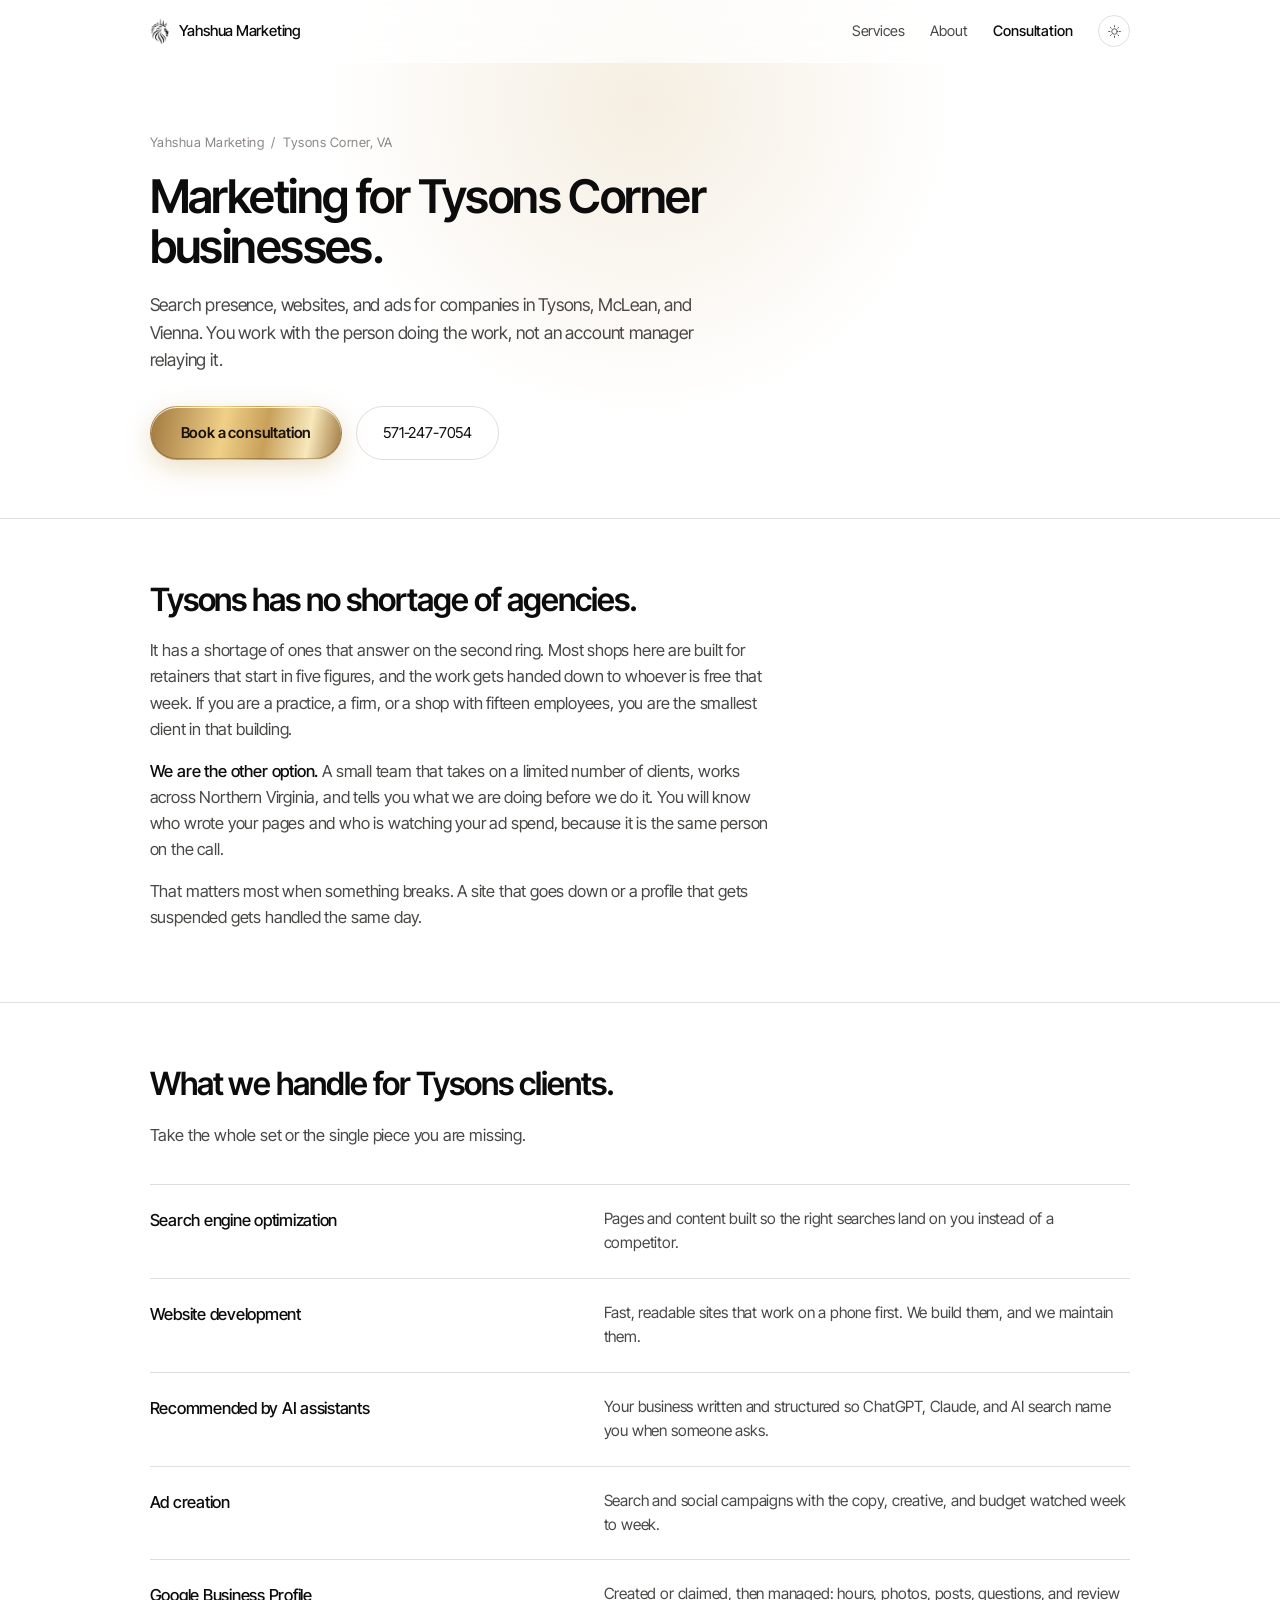
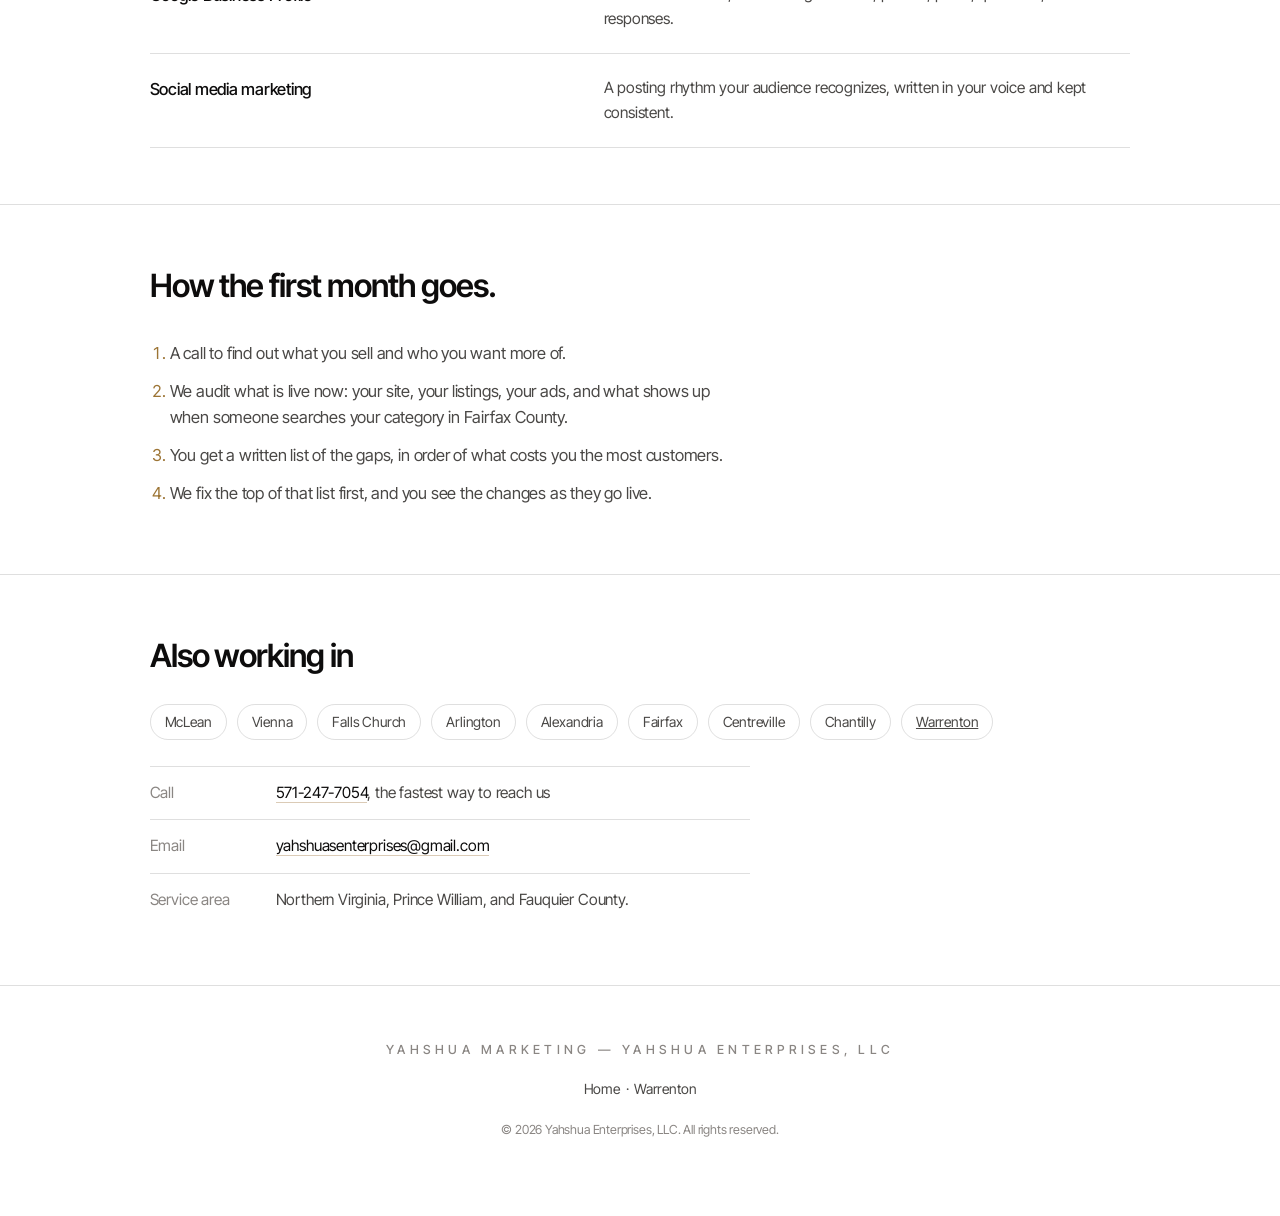
==== marketing-agency-tysons-corner-va/index.html @ 30b3870f "Trim a repeated contrastive construction on the Tysons page The page used the "X, not Y" shape three" ====
<!DOCTYPE html>
<html lang="en" data-theme="dark">
<head>
<meta charset="utf-8">
<meta name="viewport" content="width=device-width, initial-scale=1">
<meta name="color-scheme" content="light dark">
<meta name="theme-color" content="#FFFFFF" id="tc">
<title>Marketing Agency for Tysons Corner, VA | Yahshua Marketing</title>
<link rel="icon" href="/favicon.ico?v=2" sizes="48x48">
<link rel="icon" href="/favicon.svg?v=2" type="image/svg+xml">
<link rel="icon" href="/favicon-32.png?v=2" type="image/png" sizes="32x32">
<link rel="icon" href="/favicon-192.png?v=2" type="image/png" sizes="192x192">
<link rel="apple-touch-icon" href="/apple-touch-icon.png?v=2">
<link rel="canonical" href="https://yahshuamarketing.com/marketing-agency-tysons-corner-va/">
<meta name="description" content="Marketing agency serving Tysons Corner and Fairfax County: SEO, local search, websites, and ads, run by the people doing the work. Call 571-247-7054.">
<meta property="og:type" content="website">
<meta property="og:site_name" content="Yahshua Marketing">
<meta property="og:title" content="Marketing Agency for Tysons Corner, VA | Yahshua Marketing">
<meta property="og:description" content="Marketing agency serving Tysons Corner and Fairfax County: SEO, local search, websites, and ads, run by the people doing the work. Call 571-247-7054.">
<meta property="og:url" content="https://yahshuamarketing.com/marketing-agency-tysons-corner-va/">
<meta property="og:image" content="https://yahshuamarketing.com/og-image.png">
<meta property="og:image:width" content="1200">
<meta property="og:image:height" content="630">
<meta property="og:image:alt" content="Gold crowned lion logo for Yahshua Enterprises">
<meta name="twitter:card" content="summary_large_image">
<script type="application/ld+json">
{
  "@context": "https://schema.org",
  "@graph": [
    {
      "@type": "Service",
      "@id": "https://yahshuamarketing.com/marketing-agency-tysons-corner-va/#service",
      "name": "Marketing services for Tysons Corner, Virginia",
      "serviceType": "Marketing agency",
      "description": "SEO, local search, website development, and advertising for businesses in Tysons Corner, McLean, Vienna, and Fairfax County, Virginia.",
      "provider": { "@id": "https://yahshuamarketing.com/#business" },
      "areaServed": [
        { "@type": "City", "name": "Tysons Corner" },
        { "@type": "City", "name": "McLean" },
        { "@type": "City", "name": "Vienna" },
        { "@type": "AdministrativeArea", "name": "Fairfax County" }
      ],
      "availableChannel": {
        "@type": "ServiceChannel",
        "servicePhone": "+1-571-247-7054",
        "serviceUrl": "https://yahshuamarketing.com/marketing-agency-tysons-corner-va/"
      }
    },
    {
      "@type": "BreadcrumbList",
      "itemListElement": [
        { "@type": "ListItem", "position": 1, "name": "Home", "item": "https://yahshuamarketing.com/" },
        { "@type": "ListItem", "position": 2, "name": "Tysons Corner, VA", "item": "https://yahshuamarketing.com/marketing-agency-tysons-corner-va/" }
      ]
    }
  ]
}
</script>
<link rel="preconnect" href="https://fonts.googleapis.com">
<link rel="preconnect" href="https://fonts.gstatic.com" crossorigin>
<link href="https://fonts.googleapis.com/css2?family=Inter+Tight:wght@400;500;600;700&display=swap" rel="stylesheet">
<link rel="stylesheet" href="/css/page.css">
</head>
<body>

<header class="nav" id="nav">
  <div class="wrap">
    <a class="brand" href="/">
      <img class="wm wm-gold" src="/img/wm-gold.png" alt="" width="26" height="35">
      <img class="wm wm-white" src="/img/wm-white.png" alt="" width="26" height="35">
      <span>Yahshua Marketing</span>
    </a>
    <nav class="navlinks">
      <a href="/#services">Services</a>
      <a href="/#about">About</a>
      <a class="call" href="https://yahshuamarketing.setmore.com/services/ade5aaf0-5753-48b1-9a92-2909e3883825" target="_blank" rel="noopener">Consultation</a>
      <button class="toggle" id="toggle" aria-label="Switch between light and dark">
        <svg viewBox="0 0 24 24" fill="none" stroke="currentColor" stroke-width="1.4" stroke-linecap="round"><circle cx="12" cy="12" r="4.4"/><path d="M12 2.6v2M12 19.4v2M2.6 12h2M19.4 12h2M5.4 5.4l1.4 1.4M17.2 17.2l1.4 1.4M18.6 5.4l-1.4 1.4M6.8 17.2l-1.4 1.4"/></svg>
      </button>
    </nav>
  </div>
</header>

<main>

<section class="phead">
  <div class="halo"></div>
  <div class="wrap">
    <p class="crumb rv"><a href="/">Yahshua Marketing</a> &nbsp;/&nbsp; Tysons Corner, VA</p>
    <h1 class="rv">Marketing for Tysons Corner businesses.</h1>
    <p class="lede rv">Search presence, websites, and ads for companies in Tysons, McLean, and Vienna. You work with the person doing the work, not an account manager relaying it.</p>
    <div class="pcta rv">
      <a class="btn primary" href="https://yahshuamarketing.setmore.com/services/ade5aaf0-5753-48b1-9a92-2909e3883825" target="_blank" rel="noopener">Book a consultation</a>
      <a class="btn ghost" href="tel:+15712477054">571-247-7054</a>
    </div>
  </div>
</section>

<section class="sec">
  <div class="wrap">
    <h2 class="sectitle rv">Tysons has no shortage of agencies.</h2>
    <div class="prose rv">
      <p>It has a shortage of ones that answer on the second ring. Most shops here are built for retainers that start in five figures, and the work gets handed down to whoever is free that week. If you are a practice, a firm, or a shop with fifteen employees, you are the smallest client in that building.</p>
      <p><strong>We are the other option.</strong> A small team that takes on a limited number of clients, works across Northern Virginia, and tells you what we are doing before we do it. You will know who wrote your pages and who is watching your ad spend, because it is the same person on the call.</p>
      <p>That matters most when something breaks. A site that goes down or a profile that gets suspended gets handled the same day.</p>
    </div>
  </div>
</section>

<section class="sec">
  <div class="wrap">
    <h2 class="sectitle rv">What we handle for Tysons clients.</h2>
    <p class="sectsub rv">Take the whole set or the single piece you are missing.</p>
    <div class="svc">
      <div class="svc-row rv"><h3>Search engine optimization</h3><p>Pages and content built so the right searches land on you instead of a competitor.</p></div>
      <div class="svc-row rv"><h3>Website development</h3><p>Fast, readable sites that work on a phone first. We build them, and we maintain them.</p></div>
      <div class="svc-row rv"><h3>Recommended by AI assistants</h3><p>Your business written and structured so ChatGPT, Claude, and AI search name you when someone asks.</p></div>
      <div class="svc-row rv"><h3>Ad creation</h3><p>Search and social campaigns with the copy, creative, and budget watched week to week.</p></div>
      <div class="svc-row rv"><h3>Google Business Profile</h3><p>Created or claimed, then managed: hours, photos, posts, questions, and review responses.</p></div>
      <div class="svc-row rv"><h3>Social media marketing</h3><p>A posting rhythm your audience recognizes, written in your voice and kept consistent.</p></div>
    </div>
  </div>
</section>

<section class="sec">
  <div class="wrap">
    <h2 class="sectitle rv">How the first month goes.</h2>
    <ol class="steps rv">
      <li>A call to find out what you sell and who you want more of.</li>
      <li>We audit what is live now: your site, your listings, your ads, and what shows up when someone searches your category in Fairfax County.</li>
      <li>You get a written list of the gaps, in order of what costs you the most customers.</li>
      <li>We fix the top of that list first, and you see the changes as they go live.</li>
    </ol>
  </div>
</section>

<section class="sec">
  <div class="wrap">
    <h2 class="sectitle rv">Also working in</h2>
    <ul class="nearby rv">
      <li>McLean</li><li>Vienna</li><li>Falls Church</li><li>Arlington</li><li>Alexandria</li>
      <li>Fairfax</li><li>Centreville</li><li>Chantilly</li>
      <li><a href="/marketing-agency-warrenton-va/">Warrenton</a></li>
    </ul>
    <dl class="contactmeta rv">
      <div><dt>Call</dt><dd style="margin:0"><a href="tel:+15712477054">571-247-7054</a>, the fastest way to reach us</dd></div>
      <div><dt>Email</dt><dd style="margin:0"><a href="mailto:yahshuasenterprises@gmail.com">yahshuasenterprises@gmail.com</a></dd></div>
      <div><dt>Service area</dt><dd style="margin:0">Northern Virginia, Prince William, and Fauquier County.</dd></div>
    </dl>
  </div>
</section>

</main>

<footer>
  <div class="wrap">
    <p class="footbrand">Yahshua Marketing — Yahshua Enterprises, LLC</p>
    <p class="footlinks"><a href="/">Home</a> &nbsp;·&nbsp; <a href="/marketing-agency-warrenton-va/">Warrenton</a></p>
    <p class="legal">© <span id="yr">2026</span> Yahshua Enterprises, LLC. All rights reserved.</p>
  </div>
</footer>

<script src="/js/page.js" defer></script>
<script>document.getElementById('yr').textContent=new Date().getFullYear();</script>
</body>
</html>
---- css/page.css ----
/* Yahshua Marketing — shared styles for service-area pages.
   Tokens mirror the inline theme in /index.html. */
:root{
  color-scheme:light;
  --bg:#FFFFFF;--bg-2:#F4F4F3;--ink:#0D0C0C;--ink-soft:#4A4846;--ink-faint:#8A8683;
  --rule:rgba(13,12,12,.13);--rule-gold:rgba(160,120,64,.38);
  --accent:#9C7434;--accent-bright:#C8A05A;
  --halo:rgba(200,160,90,.18);--glass:rgba(255,255,255,.72);
  --btn-rim:rgba(255,252,242,.9);--btn-lip:rgba(84,58,20,.34);--btn-halo:rgba(200,160,90,.34);
  --logo-light:1;--logo-dark:0;
}
@media (prefers-color-scheme:dark){
  :root:not([data-theme="light"]){
    color-scheme:dark;
    --bg:#020202;--bg-2:#0D0C0C;--ink:#F2F1EF;--ink-soft:#A5A19B;--ink-faint:#6A6660;
    --rule:rgba(242,241,239,.12);--rule-gold:rgba(216,176,104,.34);
    --accent:#D8B068;--accent-bright:#F0D088;
    --halo:rgba(216,176,104,.16);--glass:rgba(4,4,4,.66);
    --btn-rim:rgba(255,246,222,.78);--btn-lip:rgba(52,34,8,.55);--btn-halo:rgba(216,176,104,.30);
    --logo-light:0;--logo-dark:1;
  }
}
:root[data-theme="dark"]{
  color-scheme:dark;
  --bg:#020202;--bg-2:#0D0C0C;--ink:#F2F1EF;--ink-soft:#A5A19B;--ink-faint:#6A6660;
  --rule:rgba(242,241,239,.12);--rule-gold:rgba(216,176,104,.34);
  --accent:#D8B068;--accent-bright:#F0D088;
  --halo:rgba(216,176,104,.16);--glass:rgba(4,4,4,.66);
  --btn-rim:rgba(255,246,222,.78);--btn-lip:rgba(52,34,8,.55);--btn-halo:rgba(216,176,104,.30);
  --logo-light:0;--logo-dark:1;
}

*{box-sizing:border-box}
html{scroll-behavior:smooth;-webkit-text-size-adjust:100%}
body{
  margin:0;background:var(--bg);color:var(--ink);
  transition:background-color .45s ease,color .45s ease;
  font-family:"Inter Tight",-apple-system,BlinkMacSystemFont,"Segoe UI",Helvetica,Arial,sans-serif;
  font-weight:400;font-size:16.5px;line-height:1.58;letter-spacing:-.011em;
  -webkit-font-smoothing:antialiased;overflow-x:hidden;
}
img{max-width:100%;display:block}
a{color:inherit}
main,footer,section{background:var(--bg);color:var(--ink)}
.wrap{width:100%;max-width:1160px;margin:0 auto;padding-inline:clamp(26px,7vw,96px)}

/* nav */
.nav{position:fixed;inset:0 0 auto 0;z-index:50;backdrop-filter:blur(14px);
  background:var(--glass);border-bottom:1px solid transparent;transition:border-color .5s ease}
.nav.solid{border-bottom-color:var(--rule)}
.nav .wrap{display:flex;align-items:center;justify-content:space-between;height:62px;gap:18px}
.brand{position:relative;display:flex;align-items:center;gap:10px;text-decoration:none;font-weight:500;font-size:15px;
  letter-spacing:-.015em;transition:opacity .35s ease}
.brand:hover{opacity:.78}
/* two transparent marks cross-faded by theme, matching the home page */
.brand .wm{height:26px;width:auto;transition:opacity .5s ease}
.brand .wm-gold{position:relative;opacity:var(--logo-light)}
.brand .wm-white{position:absolute;left:0;top:50%;transform:translateY(-50%);opacity:var(--logo-dark)}
.navlinks{display:flex;align-items:center;gap:clamp(14px,2.6vw,26px)}
.navlinks a{font-size:14.5px;letter-spacing:-.012em;text-decoration:none;color:var(--ink-soft);transition:color .3s}
.navlinks a:hover{color:var(--ink)}
.navlinks .call{color:var(--ink);font-weight:500;white-space:nowrap}
.navlinks .call:hover{color:var(--accent-bright)}
@media(max-width:760px){.navlinks a:not(.call){display:none}}
.toggle{width:32px;height:32px;flex:0 0 auto;border-radius:50%;border:1px solid var(--rule);background:transparent;
  color:var(--ink-soft);appearance:none;-webkit-appearance:none;padding:0;display:grid;place-items:center;
  cursor:pointer;transition:border-color .3s,color .3s,transform .4s}
.toggle:hover{border-color:var(--rule-gold);color:var(--accent);transform:rotate(18deg)}
.toggle svg{width:15px;height:15px}

/* page head */
.phead{position:relative;padding:132px 0 58px;overflow:hidden}
.phead .halo{position:absolute;left:50%;top:20%;width:min(720px,120vw);aspect-ratio:1;translate:-50% -50%;
  background:radial-gradient(circle,var(--halo),transparent 62%);pointer-events:none}
.crumb{position:relative;font-size:13px;letter-spacing:.04em;color:var(--ink-faint);margin:0 0 18px}
.crumb a{text-decoration:none;color:var(--ink-faint)}
.crumb a:hover{color:var(--accent)}
.phead h1{position:relative;font-weight:600;font-size:clamp(1.85rem,4.8vw,2.9rem);line-height:1.08;
  letter-spacing:-.034em;margin:0 0 20px;max-width:20ch}
.phead .lede{position:relative;max-width:56ch;margin:0;color:var(--ink-soft);font-size:clamp(1rem,2.2vw,1.1rem)}
.pcta{position:relative;display:flex;gap:14px;flex-wrap:wrap;margin-top:32px}

.btn{display:inline-flex;align-items:center;gap:10px;padding:13px 26px;border-radius:999px;text-decoration:none;
  font-size:15px;border:1px solid var(--rule);color:var(--ink);transition:transform .3s,border-color .3s,color .3s}
.btn.primary{color:#1A1207;border-color:transparent;font-weight:600;padding:14px 30px;
  background:linear-gradient(100deg,#A07840,#F0D088 38%,#C8A05A 60%,#F8E8BC 82%,#A07840);
  box-shadow:0 1px 0 var(--btn-rim) inset,0 -1px 0 var(--btn-lip) inset,0 8px 26px var(--btn-halo)}
.btn.primary:hover{transform:translateY(-2px)}
.btn.ghost:hover{border-color:var(--accent);color:var(--accent)}

/* body sections */
.sec{padding:56px 0;border-top:1px solid var(--rule)}
.sectitle{font-weight:600;font-size:clamp(1.45rem,3.4vw,2rem);letter-spacing:-.032em;margin:0 0 12px}
.sectsub{color:var(--ink-soft);max-width:60ch;margin:0}
.prose{max-width:62ch;color:var(--ink-soft)}
.prose p{margin:0 0 16px}
.prose strong{color:var(--ink);font-weight:500}

.svc{margin-top:36px;border-top:1px solid var(--rule)}
.svc-row{display:grid;grid-template-columns:1.1fr 1.4fr;gap:16px 40px;padding:22px 0;border-bottom:1px solid var(--rule)}
.svc-row h3{margin:0;font-weight:500;font-size:16.5px;letter-spacing:-.015em}
.svc-row p{margin:0;color:var(--ink-soft);font-size:15.5px}
@media(max-width:700px){.svc-row{grid-template-columns:1fr;gap:6px}}

.steps{margin:28px 0 0;padding:0 0 0 20px;color:var(--ink-soft);max-width:60ch}
.steps li{margin-bottom:12px}
.steps li::marker{color:var(--accent)}

.nearby{display:flex;flex-wrap:wrap;gap:10px;margin-top:22px;padding:0;list-style:none}
.nearby li{font-size:14px;color:var(--ink-soft);border:1px solid var(--rule);border-radius:999px;padding:6px 14px}

.contactmeta{margin-top:26px;display:grid;gap:14px;max-width:60ch}
.contactmeta div{display:flex;gap:14px;font-size:15.5px;color:var(--ink-soft);border-top:1px solid var(--rule);padding-top:14px}
.contactmeta dt{min-width:112px;color:var(--ink-faint)}
.contactmeta a{color:var(--ink);text-decoration:none;border-bottom:1px solid var(--rule-gold)}
.contactmeta a:hover{color:var(--accent)}

footer{padding:54px 0 64px;border-top:1px solid var(--rule);text-align:center}
.footbrand{font-weight:500;font-size:12.5px;letter-spacing:.34em;text-transform:uppercase;color:var(--ink-faint);margin:0}
.footlinks{margin:18px 0 0;font-size:14px;color:var(--ink-soft)}
.footlinks a{text-decoration:none;color:var(--ink-soft)}
.footlinks a:hover{color:var(--accent)}
.legal{margin-top:20px;font-size:12.5px;color:var(--ink-faint)}

:focus-visible{outline:2px solid var(--accent-bright);outline-offset:3px;border-radius:4px}
.rv{opacity:0;transform:translateY(22px);filter:blur(5px);
  transition:opacity 1.05s cubic-bezier(.16,.7,.24,1),transform 1.05s cubic-bezier(.16,.7,.24,1),filter 1.05s ease}
.rv.in{opacity:1;transform:none;filter:none}
@media (prefers-reduced-motion:reduce){
  *,*::before,*::after{animation-duration:.001ms!important;transition-duration:.001ms!important}
  .rv{opacity:1;transform:none;filter:none}
  html{scroll-behavior:auto}
}
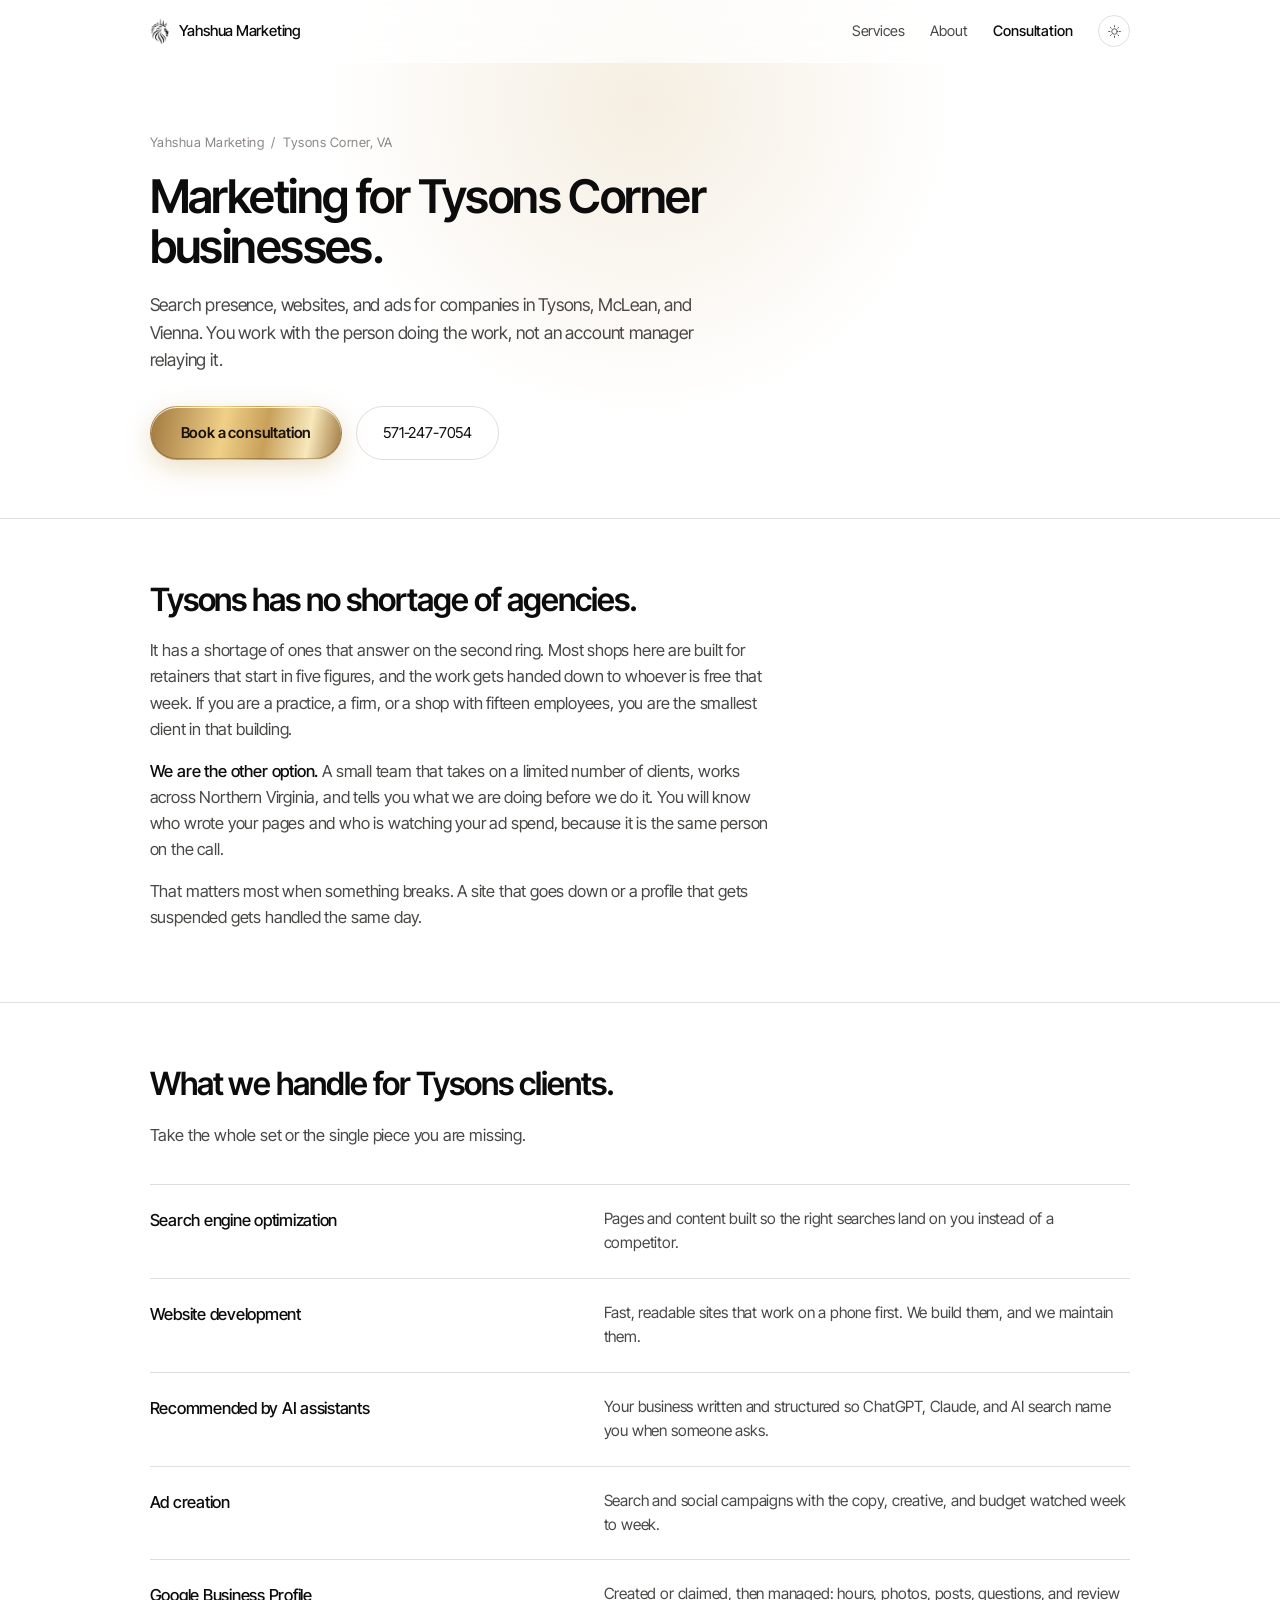
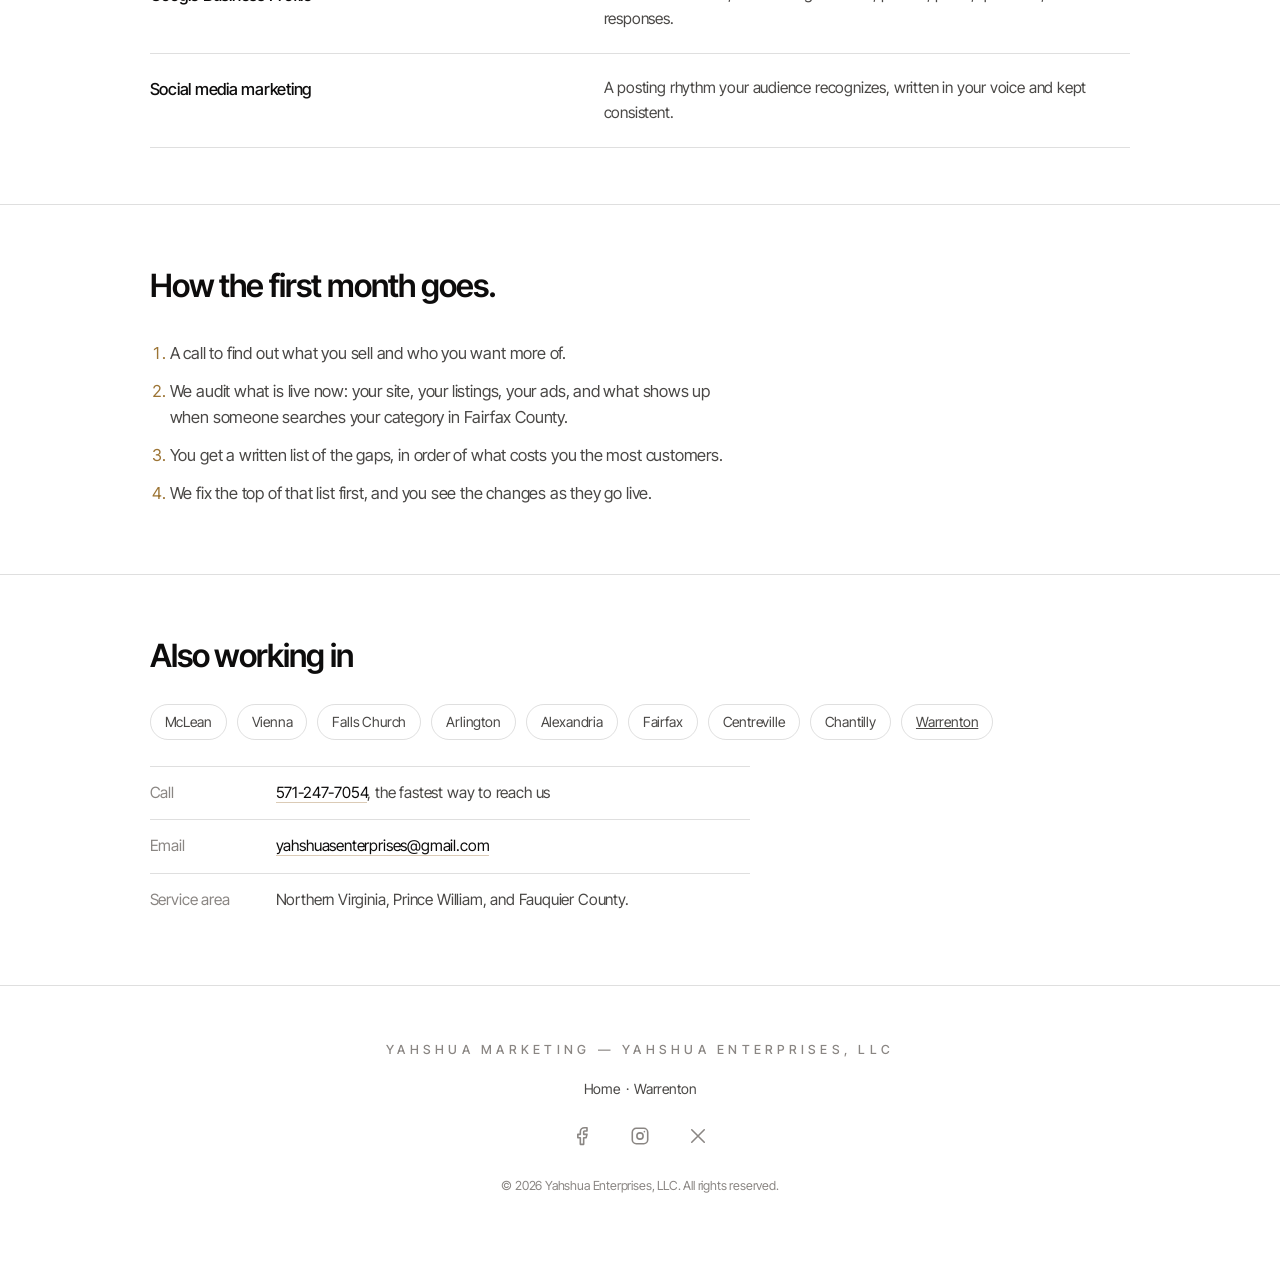
==== commit 04a69b29: "Add theme-adaptive social icon links to the footer Links to the Facebook, Instagram and X profiles i" ====
--- a/marketing-agency-tysons-corner-va/index.html
+++ b/marketing-agency-tysons-corner-va/index.html
@@ -156,6 +156,17 @@
   <div class="wrap">
     <p class="footbrand">Yahshua Marketing — Yahshua Enterprises, LLC</p>
     <p class="footlinks"><a href="/">Home</a> &nbsp;·&nbsp; <a href="/marketing-agency-warrenton-va/">Warrenton</a></p>
+    <div class="social">
+      <a href="https://www.facebook.com/profile.php?id=61594435331467" target="_blank" rel="noopener" aria-label="Yahshua Marketing on Facebook">
+        <svg viewBox="0 0 24 24" aria-hidden="true" focusable="false" fill="none" stroke="currentColor" stroke-width="1.9" stroke-linecap="round" stroke-linejoin="round"><path d="M18 2h-3a5 5 0 0 0-5 5v3H7v4h3v8h4v-8h3l1-4h-4V7a1 1 0 0 1 1-1h3z"/></svg>
+      </a>
+      <a href="https://www.instagram.com/yahshuaenterprises.marketing/" target="_blank" rel="noopener" aria-label="Yahshua Marketing on Instagram">
+        <svg viewBox="0 0 24 24" aria-hidden="true" focusable="false" fill="none" stroke="currentColor" stroke-width="1.9" stroke-linecap="round" stroke-linejoin="round"><path d="M7.5 2.75h9a4.75 4.75 0 0 1 4.75 4.75v9a4.75 4.75 0 0 1-4.75 4.75h-9A4.75 4.75 0 0 1 2.75 16.5v-9A4.75 4.75 0 0 1 7.5 2.75Z"/><path d="M12 8.25A3.75 3.75 0 1 1 8.25 12 3.75 3.75 0 0 1 12 8.25Z"/><path d="M17.25 6.75h.01"/></svg>
+      </a>
+      <a href="https://x.com/yahshua_enter" target="_blank" rel="noopener" aria-label="Yahshua Marketing on X">
+        <svg viewBox="0 0 24 24" aria-hidden="true" focusable="false" fill="none" stroke="currentColor" stroke-width="1.9" stroke-linecap="round" stroke-linejoin="round"><path d="M4.5 4.5L19.5 19.5M19.5 4.5L4.5 19.5"/></svg>
+      </a>
+    </div>
     <p class="legal">© <span id="yr">2026</span> Yahshua Enterprises, LLC. All rights reserved.</p>
   </div>
 </footer>
--- a/css/page.css
+++ b/css/page.css
@@ -121,6 +121,11 @@
 .footlinks a{text-decoration:none;color:var(--ink-soft)}
 .footlinks a:hover{color:var(--accent)}
 .legal{margin-top:20px;font-size:12.5px;color:var(--ink-faint)}
+.social{display:flex;justify-content:center;align-items:center;gap:18px;margin:16px 0 2px}
+.social a{display:inline-flex;align-items:center;justify-content:center;width:40px;height:40px;border-radius:50%;
+  color:var(--ink-faint);background:none;transition:color .3s ease}
+.social a:hover,.social a:focus-visible{color:var(--accent)}
+.social svg{width:20px;height:20px;display:block}
 
 :focus-visible{outline:2px solid var(--accent-bright);outline-offset:3px;border-radius:4px}
 .rv{opacity:0;transform:translateY(22px);filter:blur(5px);
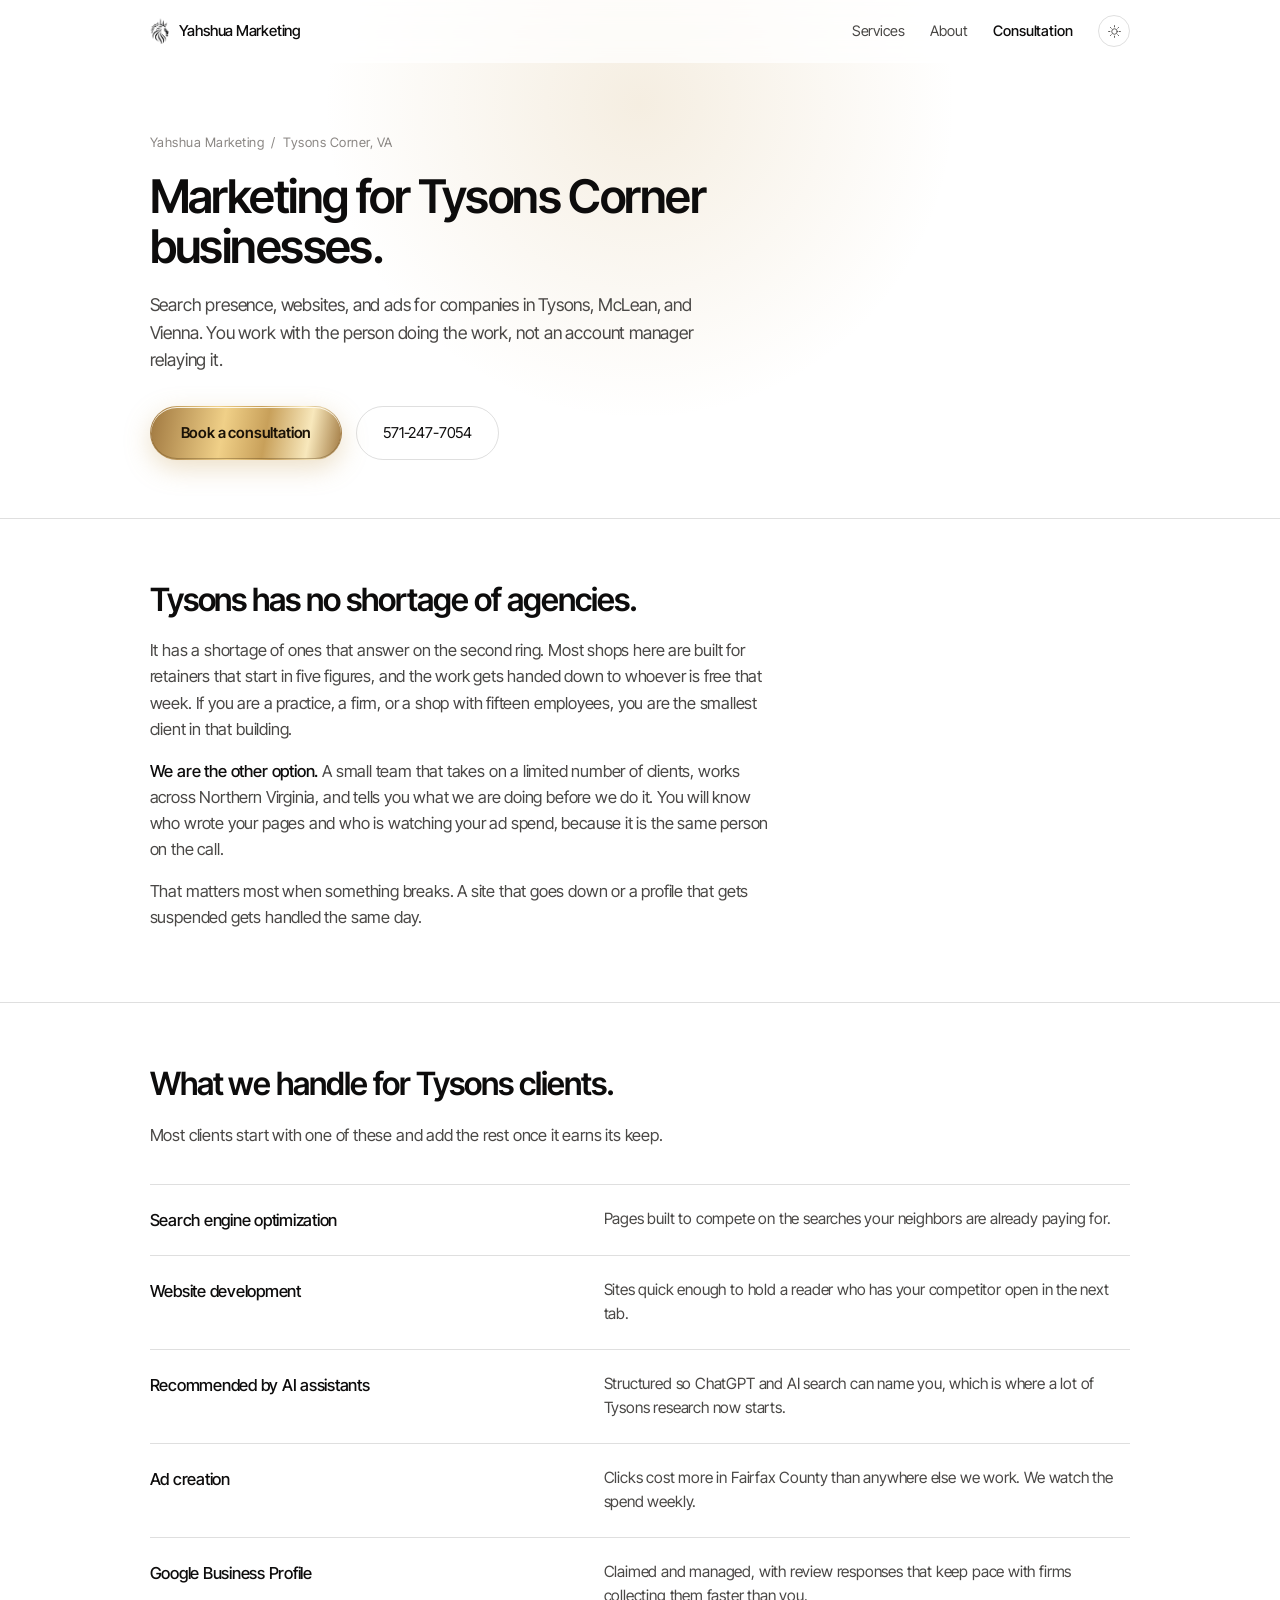
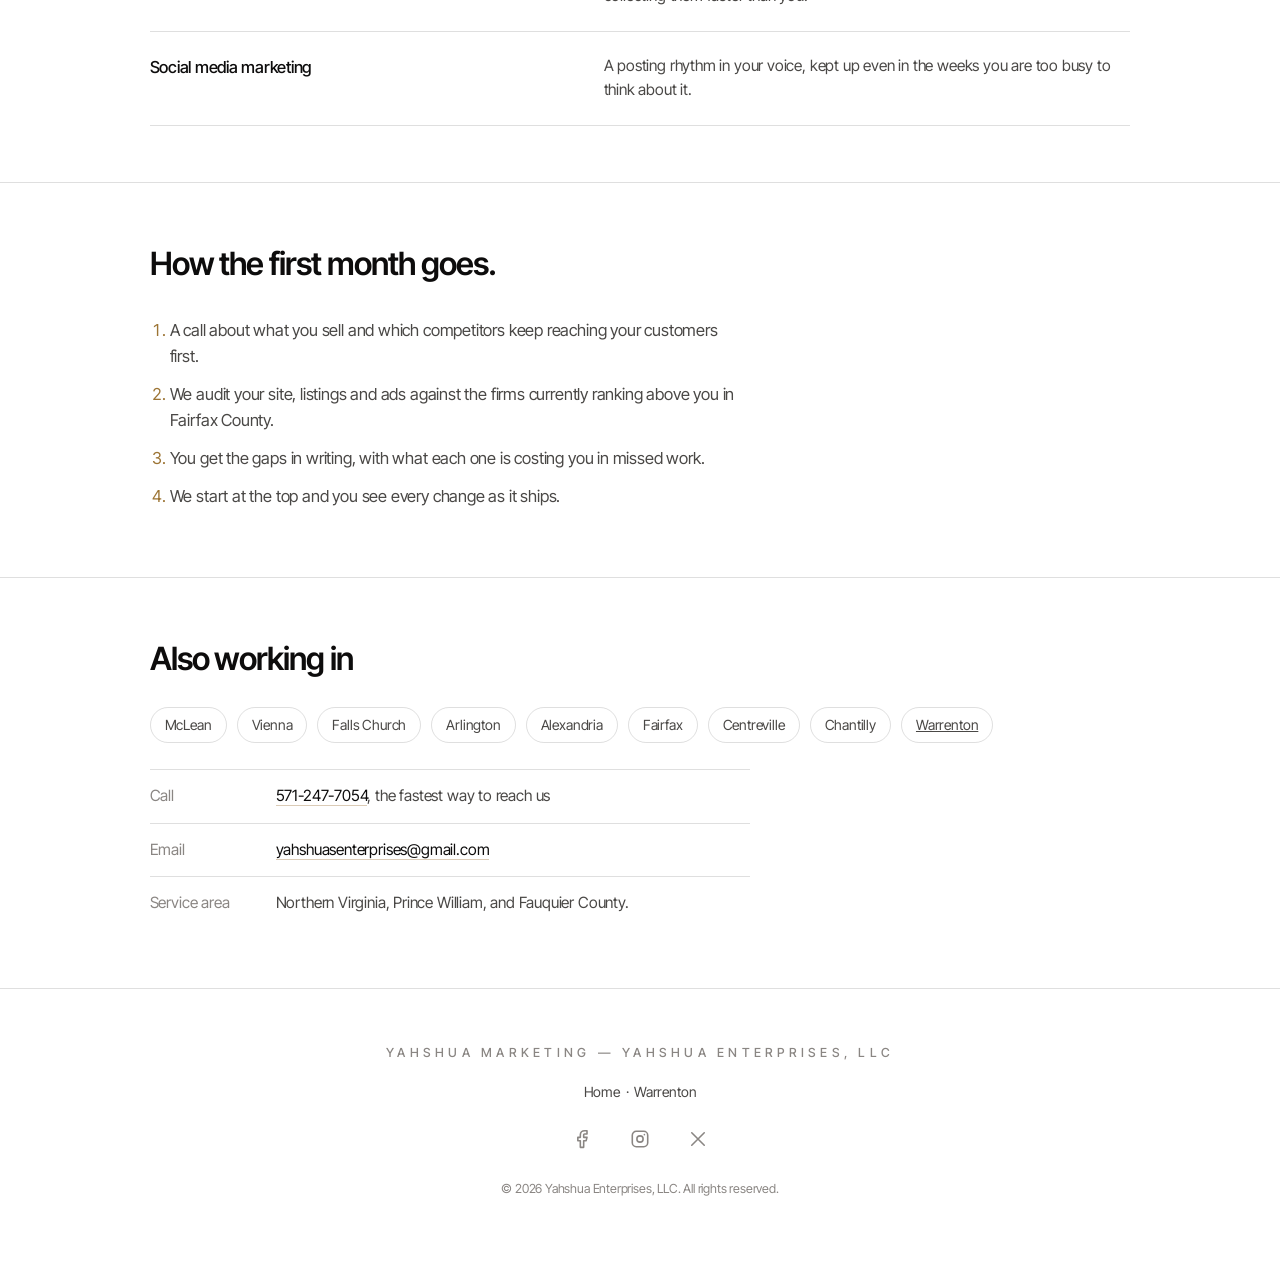
==== commit bc6b18ca: "Differentiate the Warrenton and Tysons page copy The two service-area pages shared 14 content blocks" ====
--- a/marketing-agency-tysons-corner-va/index.html
+++ b/marketing-agency-tysons-corner-va/index.html
@@ -110,14 +110,14 @@
 <section class="sec">
   <div class="wrap">
     <h2 class="sectitle rv">What we handle for Tysons clients.</h2>
-    <p class="sectsub rv">Take the whole set or the single piece you are missing.</p>
+    <p class="sectsub rv">Most clients start with one of these and add the rest once it earns its keep.</p>
     <div class="svc">
-      <div class="svc-row rv"><h3>Search engine optimization</h3><p>Pages and content built so the right searches land on you instead of a competitor.</p></div>
-      <div class="svc-row rv"><h3>Website development</h3><p>Fast, readable sites that work on a phone first. We build them, and we maintain them.</p></div>
-      <div class="svc-row rv"><h3>Recommended by AI assistants</h3><p>Your business written and structured so ChatGPT, Claude, and AI search name you when someone asks.</p></div>
-      <div class="svc-row rv"><h3>Ad creation</h3><p>Search and social campaigns with the copy, creative, and budget watched week to week.</p></div>
-      <div class="svc-row rv"><h3>Google Business Profile</h3><p>Created or claimed, then managed: hours, photos, posts, questions, and review responses.</p></div>
-      <div class="svc-row rv"><h3>Social media marketing</h3><p>A posting rhythm your audience recognizes, written in your voice and kept consistent.</p></div>
+      <div class="svc-row rv"><h3>Search engine optimization</h3><p>Pages built to compete on the searches your neighbors are already paying for.</p></div>
+      <div class="svc-row rv"><h3>Website development</h3><p>Sites quick enough to hold a reader who has your competitor open in the next tab.</p></div>
+      <div class="svc-row rv"><h3>Recommended by AI assistants</h3><p>Structured so ChatGPT and AI search can name you, which is where a lot of Tysons research now starts.</p></div>
+      <div class="svc-row rv"><h3>Ad creation</h3><p>Clicks cost more in Fairfax County than anywhere else we work. We watch the spend weekly.</p></div>
+      <div class="svc-row rv"><h3>Google Business Profile</h3><p>Claimed and managed, with review responses that keep pace with firms collecting them faster than you.</p></div>
+      <div class="svc-row rv"><h3>Social media marketing</h3><p>A posting rhythm in your voice, kept up even in the weeks you are too busy to think about it.</p></div>
     </div>
   </div>
 </section>
@@ -126,10 +126,10 @@
   <div class="wrap">
     <h2 class="sectitle rv">How the first month goes.</h2>
     <ol class="steps rv">
-      <li>A call to find out what you sell and who you want more of.</li>
-      <li>We audit what is live now: your site, your listings, your ads, and what shows up when someone searches your category in Fairfax County.</li>
-      <li>You get a written list of the gaps, in order of what costs you the most customers.</li>
-      <li>We fix the top of that list first, and you see the changes as they go live.</li>
+      <li>A call about what you sell and which competitors keep reaching your customers first.</li>
+      <li>We audit your site, listings and ads against the firms currently ranking above you in Fairfax County.</li>
+      <li>You get the gaps in writing, with what each one is costing you in missed work.</li>
+      <li>We start at the top and you see every change as it ships.</li>
     </ol>
   </div>
 </section>
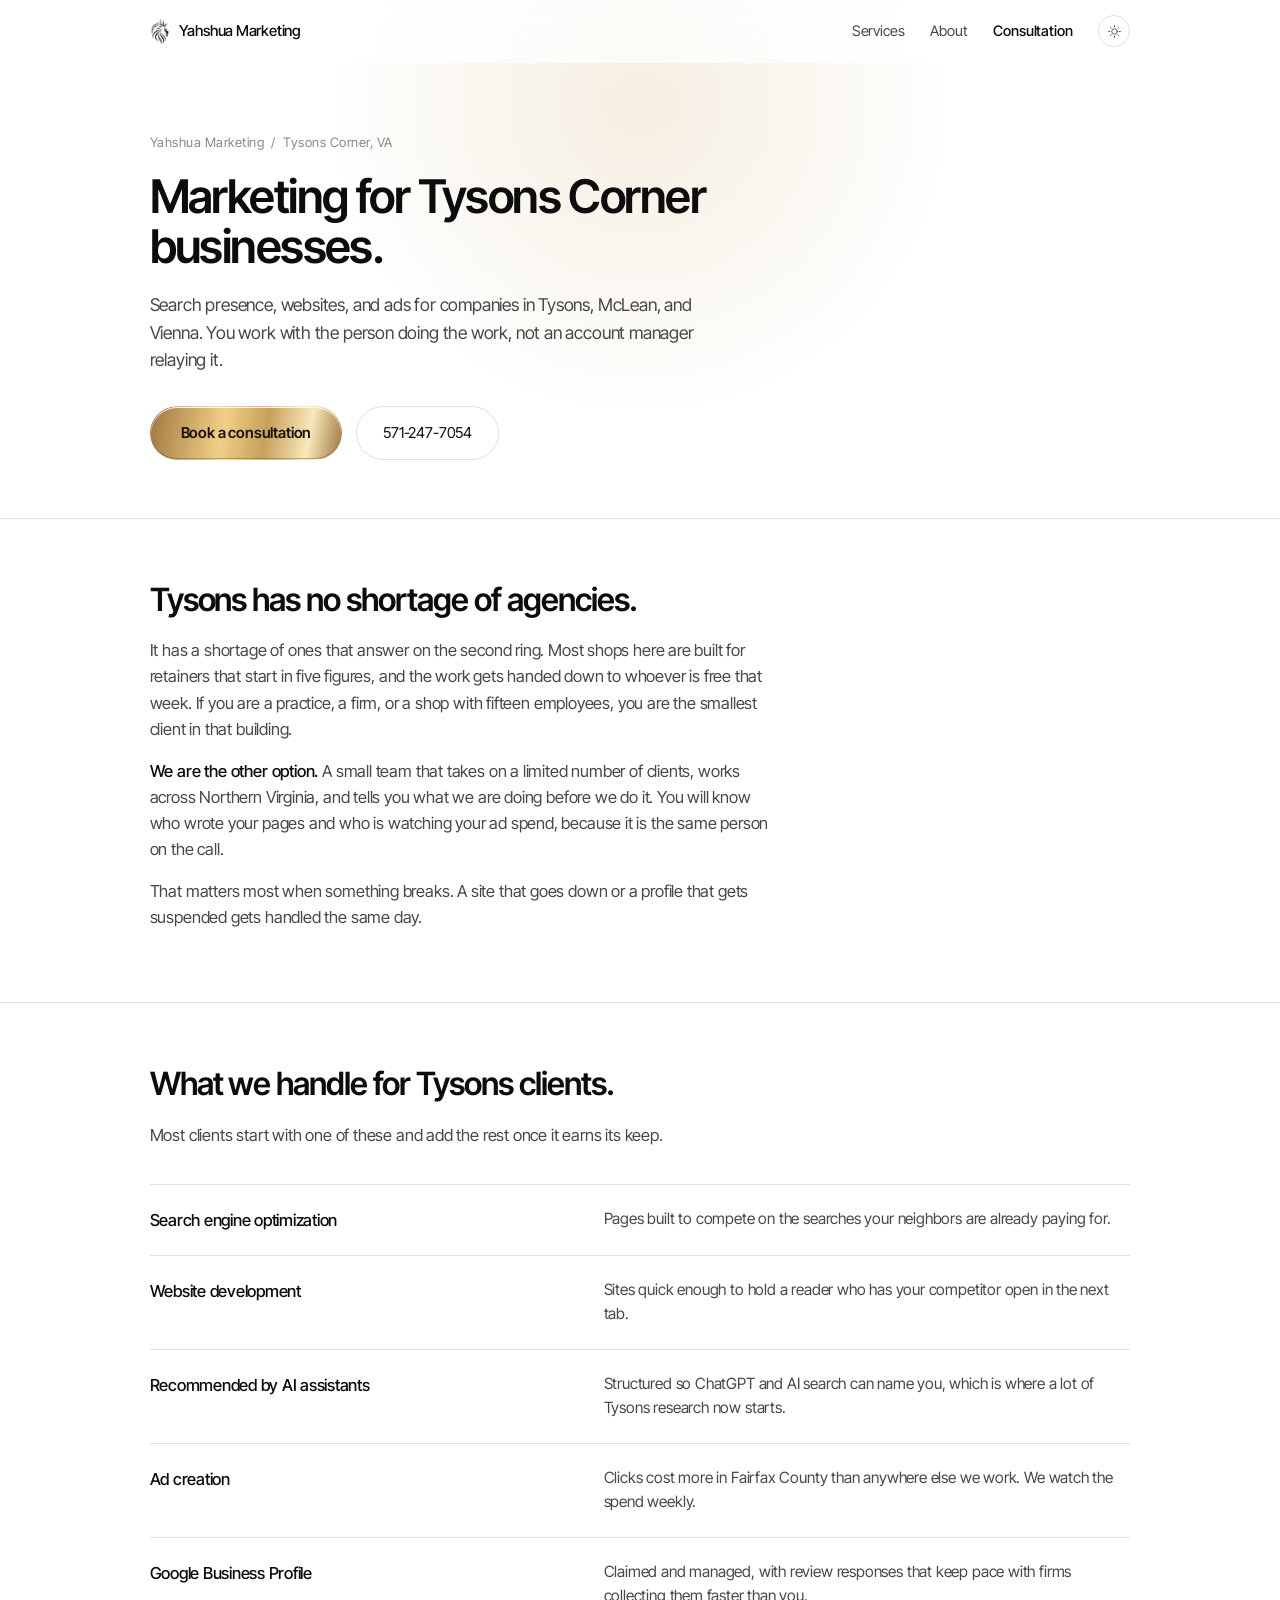
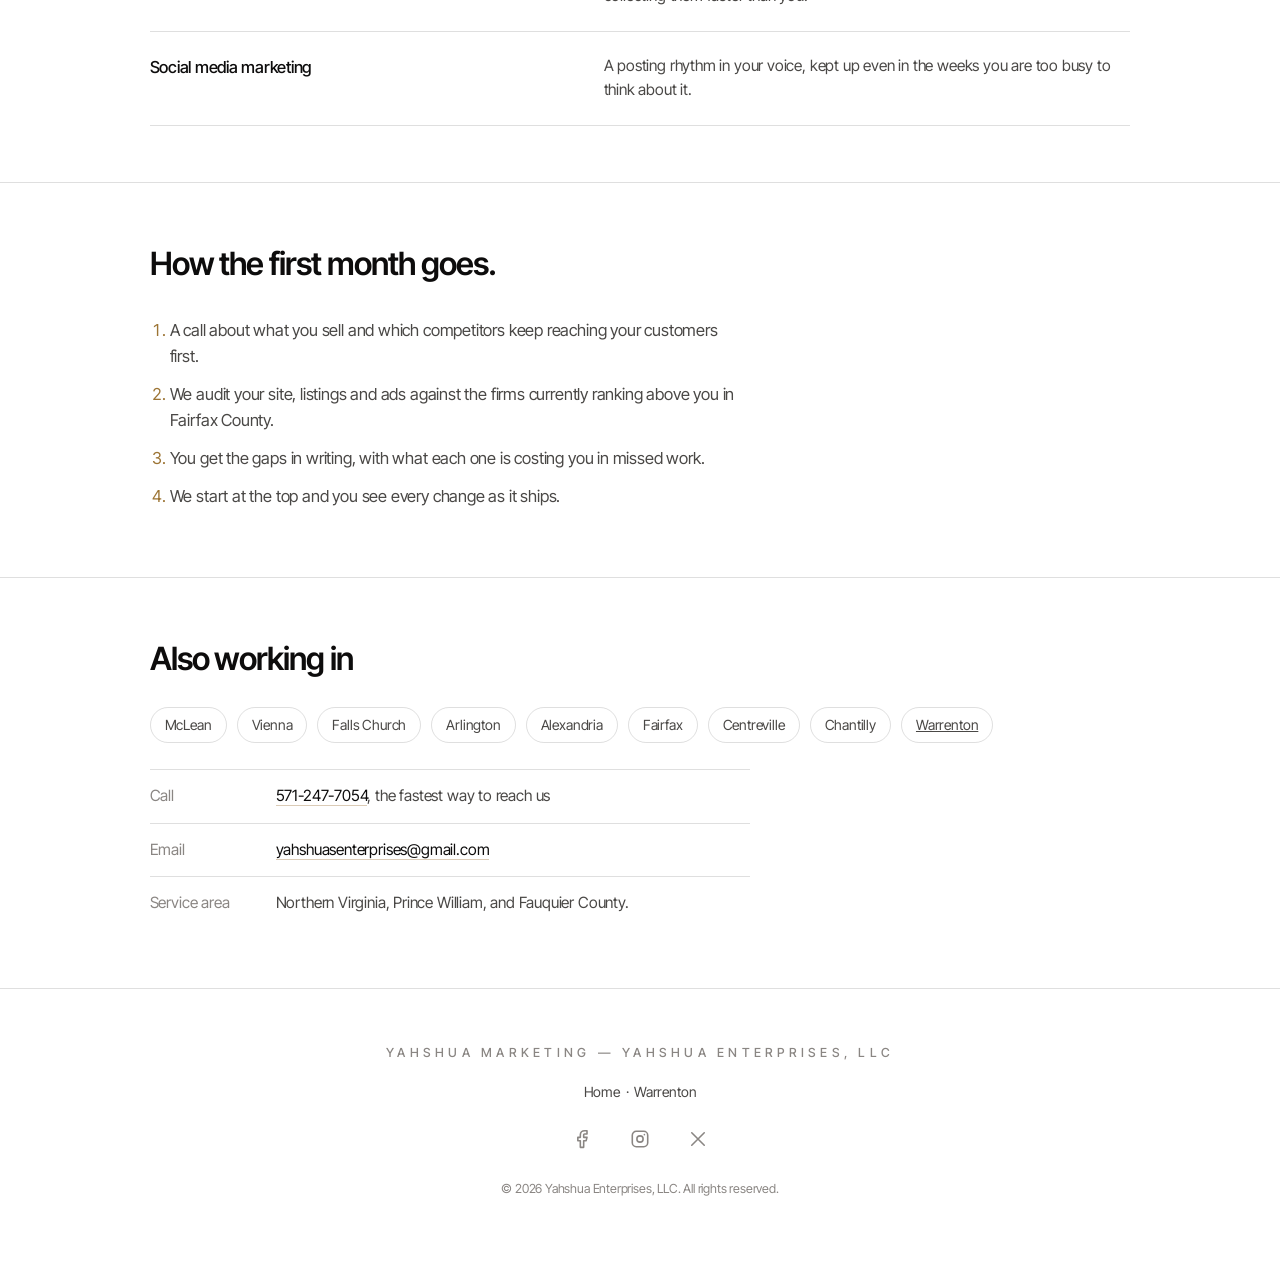
==== commit 73ed290d: "Skip transitions on reload or back/forward; clip the CTA glare on iOS Co-Authored-By: Claude Opus 5 " ====
--- a/marketing-agency-tysons-corner-va/index.html
+++ b/marketing-agency-tysons-corner-va/index.html
@@ -33,7 +33,13 @@
       "name": "Marketing services for Tysons Corner, Virginia",
       "serviceType": "Marketing agency",
       "description": "SEO, local search, website development, and advertising for businesses in Tysons Corner, McLean, Vienna, and Fairfax County, Virginia.",
-      "provider": { "@id": "https://yahshuamarketing.com/#business" },
+      "provider": {
+        "@type": "ProfessionalService",
+        "@id": "https://yahshuamarketing.com/#business",
+        "name": "Yahshua Marketing",
+        "url": "https://yahshuamarketing.com/",
+        "telephone": "+1-571-247-7054"
+      },
       "areaServed": [
         { "@type": "City", "name": "Tysons Corner" },
         { "@type": "City", "name": "McLean" },
@@ -60,6 +66,10 @@
 <link rel="preconnect" href="https://fonts.gstatic.com" crossorigin>
 <link href="https://fonts.googleapis.com/css2?family=Inter+Tight:wght@400;500;600;700&display=swap" rel="stylesheet">
 <link rel="stylesheet" href="/css/page.css">
+<link rel="stylesheet" href="/css/transition.css">
+<script>/* a reload or back/forward should not animate: it reads as a double load */try{var ymN=(window.navigation&&navigation.activation&&navigation.activation.navigationType)||(performance.getEntriesByType("navigation")[0]||{}).type;if(ymN==="reload"||ymN==="traverse"||ymN==="back_forward"){document.head.insertAdjacentHTML("beforeend","<style>@view-transition{navigation:none}</style>")}}catch(e){}</script>
+<noscript><style>.rv{opacity:1;transform:none;filter:none}</style></noscript>
+<script>/* if the reveal never runs, show the page anyway */setTimeout(function(){var a=document.querySelectorAll(".rv");if(a.length&&!document.querySelector(".rv.in")){Array.prototype.forEach.call(a,function(e){e.style.transition="none";e.classList.add("in")})}},2000)</script>
 </head>
 <body>
 
@@ -173,5 +183,6 @@
 
 <script src="/js/page.js" defer></script>
 <script>document.getElementById('yr').textContent=new Date().getFullYear();</script>
+<script src="/js/transition.js" defer></script>
 </body>
 </html>
--- a/css/transition.css
+++ b/css/transition.css
@@ -0,0 +1,95 @@
+/* ============================================================
+   Page transitions + CTA glitch
+   No library. The button's own ::before/::after are left alone —
+   they draw the glare and the rim that masks it.
+   ============================================================ */
+
+/* ---- 1. Cross-document view transitions (Chrome/Edge, Safari 18.2+) ---- */
+@view-transition { navigation: auto; }
+
+::view-transition-old(root){ animation: ym-leave .26s cubic-bezier(.4,0,1,1) both; }
+::view-transition-new(root){ animation: ym-enter .42s cubic-bezier(.16,.7,.24,1) both; }
+@keyframes ym-leave{ to{ opacity:0; transform:translateY(-12px) scale(.995); } }
+@keyframes ym-enter{ from{ opacity:0; transform:translateY(16px) scale(1.005); } }
+
+/* The header holds still while the body changes underneath it. */
+.nav{ view-transition-name: ym-nav; }
+::view-transition-old(ym-nav),
+::view-transition-new(ym-nav){ animation:none; }
+
+/* ---- 2. The gold edge, only on the scripted fallback path ---- */
+.ym-wipe{
+  position:fixed; top:0; bottom:0; left:0; width:2px; z-index:9999; pointer-events:none;
+  background:linear-gradient(180deg,transparent,var(--accent,#D8B068),transparent);
+  box-shadow:0 0 22px 4px rgba(216,176,104,.45);
+  opacity:0; transform:translateX(-4vw);
+}
+
+/* ---- 3. Keep the gold button's glare inside its pill ----
+   iOS Safari does not reliably clip a composited child to a rounded
+   overflow:hidden box, so the skewed glare bar escapes as a rectangle.
+   clip-path is honored there; the rim is pulled in to sit inside it. */
+.btn.primary{ clip-path: inset(0 round 999px); }
+.btn.primary::before{ will-change: auto; }   /* nothing here animates transform */
+.btn.primary::after{ inset: 0; }
+
+/* ---- 4. CTA glitch ---- */
+.ym-label{ position:relative; display:inline-block; }
+
+/* Two offset copies of the label, clipped to bands: a broken-signal split. */
+.ym-label::before,
+.ym-label::after{
+  content:attr(data-text);
+  position:absolute; left:0; top:0; width:100%;
+  pointer-events:none; opacity:0;
+}
+.ym-label::before{ color:#00E5FF; }
+.ym-label::after{ color:#FF0048; }
+
+.is-glitching .ym-label::before{ animation: ym-split-a .34s steps(1,end) both; }
+.is-glitching .ym-label::after { animation: ym-split-b .34s steps(1,end) both; }
+.is-glitching .ym-label        { animation: ym-stutter .34s steps(1,end) both; }
+
+@keyframes ym-split-a{
+  0%  { opacity:.9; transform:translateX(-4px); clip-path:inset(0 0 68% 0); }
+  28% { opacity:.9; transform:translateX(3px);  clip-path:inset(34% 0 42% 0); }
+  58% { opacity:.9; transform:translateX(-2px); clip-path:inset(8% 0 70% 0); }
+  85% { opacity:.6; transform:translateX(1px);  clip-path:inset(0 0 74% 0); }
+  100%{ opacity:0;  transform:none; }
+}
+@keyframes ym-split-b{
+  0%  { opacity:.9; transform:translateX(5px);  clip-path:inset(56% 0 0 0); }
+  28% { opacity:.9; transform:translateX(-3px); clip-path:inset(48% 0 16% 0); }
+  58% { opacity:.9; transform:translateX(2px);  clip-path:inset(66% 0 4% 0); }
+  85% { opacity:.6; transform:translateX(-1px); clip-path:inset(52% 0 0 0); }
+  100%{ opacity:0;  transform:none; }
+}
+@keyframes ym-stutter{
+  0%  { transform:translateX(-3px) skewX(-6deg); }
+  18% { transform:translateX(4px)  skewX(5deg); }
+  40% { transform:translateX(-2px) skewX(-3deg); }
+  62% { transform:translateX(2px)  skewX(2deg); }
+  100%{ transform:none; }
+}
+
+/* Scanline sweep. Its own element: the button's pseudo-elements are spoken for. */
+.ym-scan{
+  position:absolute; inset:0; border-radius:inherit; pointer-events:none;
+  background:repeating-linear-gradient(0deg,rgba(255,255,255,.18) 0 1px,transparent 1px 3px);
+  opacity:0; mix-blend-mode:overlay;
+}
+.is-glitching .ym-scan{ animation: ym-scan .34s linear both; }
+@keyframes ym-scan{
+  0%,100%{ opacity:0; }
+  10%,70%{ opacity:1; }
+}
+
+@media (prefers-reduced-motion: reduce){
+  ::view-transition-old(root),
+  ::view-transition-new(root){ animation-duration:.01ms; }
+  .is-glitching .ym-label,
+  .is-glitching .ym-label::before,
+  .is-glitching .ym-label::after,
+  .is-glitching .ym-scan{ animation:none; opacity:0; }
+  .is-glitching .ym-label{ opacity:1; }
+}
